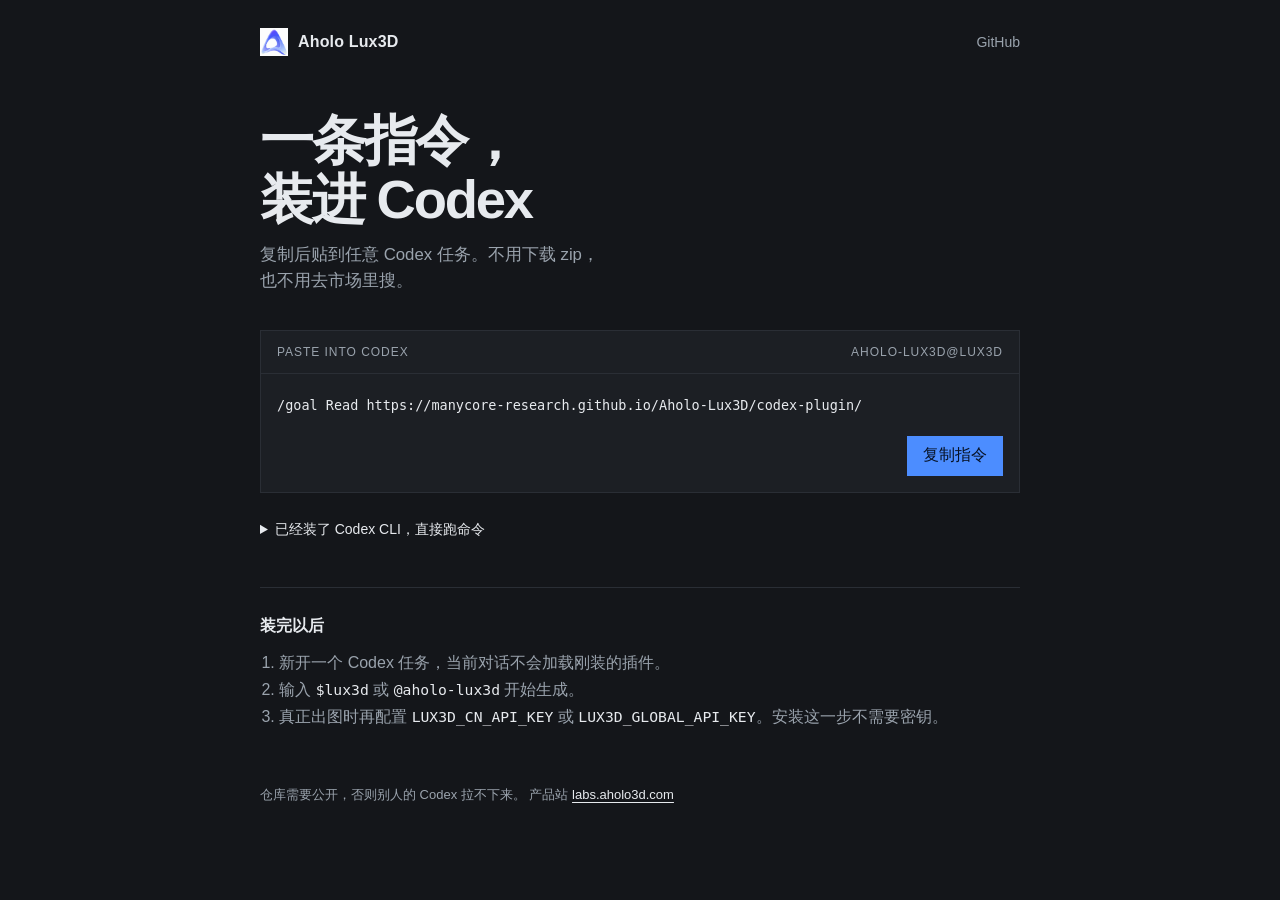
==== docs/index.html @ c7145b31 "Restructure the site so Codex reads /codex-plugin/ instead of a GitHub blob. Co-authored-by: Cursor " ====
<!doctype html>
<html lang="zh-CN">
<head>
  <meta charset="UTF-8">
  <meta name="viewport" content="width=device-width, initial-scale=1">
  <meta name="theme-color" content="#121418">
  <meta name="description" content="把 Aholo Lux3D 装进 Codex：复制一条指令即可，不用下载 zip。">
  <title>Aholo Lux3D · Codex 安装</title>
  <link rel="icon" href="assets/favicon.png">
  <link rel="stylesheet" href="https://fonts.bunny.net/css?family=bricolage-grotesque:600,700|ibm-plex-sans:400,500|ibm-plex-mono:400,500&display=swap">
  <style>
    :root {
      --bg: #14161a;
      --ink: #e7eaee;
      --muted: #9aa3ad;
      --line: #2a2e35;
      --panel: #1c1f24;
      --accent: #4c8dff;
      --accent-ink: #071225;
    }
    * { box-sizing: border-box; }
    html, body { margin: 0; }
    body {
      min-height: 100dvh;
      color: var(--ink);
      background: var(--bg);
      font-family: "IBM Plex Sans", "PingFang SC", "Noto Sans SC", sans-serif;
      -webkit-font-smoothing: antialiased;
    }
    a { color: inherit; }
    button { font: inherit; color: inherit; background: none; border: 0; cursor: pointer; }
    :focus-visible { outline: 2px solid var(--accent); outline-offset: 3px; }

    .page {
      width: min(calc(100% - 32px), 760px);
      margin: 0 auto;
      padding: 28px 0 64px;
    }
    header {
      display: flex;
      align-items: center;
      justify-content: space-between;
      gap: 16px;
      margin-bottom: 56px;
    }
    .brand {
      display: flex;
      align-items: center;
      gap: 10px;
      color: var(--ink);
      font-weight: 600;
      letter-spacing: 0.01em;
      text-decoration: none;
    }
    .brand img { height: 28px; width: auto; }
    .brand span { font-family: "Bricolage Grotesque", "IBM Plex Sans", sans-serif; }
    .gh {
      color: var(--muted);
      text-decoration: none;
      font-size: 14px;
    }
    .gh:hover { color: var(--ink); }

    h1 {
      margin: 0 0 12px;
      font-family: "Bricolage Grotesque", "IBM Plex Sans", sans-serif;
      font-size: clamp(2rem, 6vw, 3.4rem);
      font-weight: 700;
      letter-spacing: -0.04em;
      line-height: 1.08;
    }
    .lead {
      margin: 0 0 36px;
      max-width: 48ch;
      color: var(--muted);
      font-size: 1.05rem;
      line-height: 1.55;
      word-break: keep-all;
    }

    .ticket {
      border: 1px solid var(--line);
      background: var(--panel);
    }
    .ticket-top {
      display: flex;
      align-items: baseline;
      justify-content: space-between;
      gap: 12px;
      padding: 14px 16px;
      border-bottom: 1px solid var(--line);
      color: var(--muted);
      font-size: 12px;
      letter-spacing: 0.08em;
      text-transform: uppercase;
    }
    pre {
      margin: 0;
      padding: 20px 16px 8px;
      overflow: auto;
      color: var(--ink);
      font-family: "IBM Plex Mono", ui-monospace, monospace;
      font-size: 13.5px;
      line-height: 1.65;
      white-space: pre-wrap;
    }
    .ticket-actions {
      display: flex;
      justify-content: flex-end;
      padding: 12px 16px 16px;
    }
    .copy {
      min-height: 40px;
      padding: 0 16px;
      background: var(--accent);
      color: var(--accent-ink);
      font-weight: 500;
    }
    .copy:hover { filter: brightness(1.06); }
    .copy:active { transform: translateY(1px); }
    .copy.is-done { background: #d7e4ff; }

    .cli {
      margin-top: 28px;
      color: var(--muted);
      font-size: 14px;
    }
    .cli summary {
      cursor: pointer;
      color: var(--ink);
    }
    .cli pre {
      margin-top: 12px;
      padding: 16px;
      border: 1px solid var(--line);
      background: var(--panel);
    }
    .cli .ticket-actions { padding: 8px 0 0; justify-content: flex-start; }
    .copy-ghost {
      min-height: 36px;
      padding: 0 12px;
      border: 1px solid var(--line);
      color: var(--ink);
    }
    .copy-ghost:hover { border-color: var(--muted); }

    .after {
      margin-top: 48px;
      padding-top: 28px;
      border-top: 1px solid var(--line);
    }
    .after h2 {
      margin: 0 0 12px;
      font-size: 1rem;
      font-weight: 600;
    }
    .after ol {
      margin: 0;
      padding-left: 1.2em;
      color: var(--muted);
      line-height: 1.7;
    }
    .after code {
      font-family: "IBM Plex Mono", ui-monospace, monospace;
      font-size: 0.92em;
      color: var(--ink);
    }

    footer {
      margin-top: 56px;
      color: var(--muted);
      font-size: 13px;
    }
    footer a { color: var(--ink); text-underline-offset: 3px; }

    @media (prefers-reduced-motion: reduce) {
      .copy:active { transform: none; }
    }
  </style>
</head>
<body>
  <div class="page">
    <header>
      <a class="brand" href="https://labs.aholo3d.com">
        <img src="assets/logo-dark.png" alt="">
        <span>Aholo Lux3D</span>
      </a>
      <a class="gh" href="https://github.com/manycore-research/Aholo-Lux3D">GitHub</a>
    </header>

    <main>
      <h1>一条指令，<br>装进 Codex</h1>
      <p class="lead">复制后贴到任意 Codex 任务。不用下载 zip，也不用去市场里搜。</p>

      <section class="ticket" aria-label="Codex 安装指令">
        <div class="ticket-top">
          <span>Paste into Codex</span>
          <span>aholo-lux3d@lux3d</span>
        </div>
        <pre id="prompt">/goal Read https://manycore-research.github.io/Aholo-Lux3D/codex-plugin/</pre>
        <div class="ticket-actions">
          <button class="copy" type="button" data-copy="prompt">复制指令</button>
        </div>
      </section>

      <details class="cli">
        <summary>已经装了 Codex CLI，直接跑命令</summary>
        <pre id="cli">codex plugin marketplace add manycore-research/Aholo-Lux3D --ref master
codex plugin add aholo-lux3d@lux3d</pre>
        <div class="ticket-actions">
          <button class="copy-ghost" type="button" data-copy="cli">复制命令</button>
        </div>
      </details>

      <section class="after">
        <h2>装完以后</h2>
        <ol>
          <li>新开一个 Codex 任务，当前对话不会加载刚装的插件。</li>
          <li>输入 <code>$lux3d</code> 或 <code>@aholo-lux3d</code> 开始生成。</li>
          <li>真正出图时再配置 <code>LUX3D_CN_API_KEY</code> 或 <code>LUX3D_GLOBAL_API_KEY</code>。安装这一步不需要密钥。</li>
        </ol>
      </section>
    </main>

    <footer>
      仓库需要公开，否则别人的 Codex 拉不下来。
      产品站 <a href="https://labs.aholo3d.com">labs.aholo3d.com</a>
    </footer>
  </div>

  <script>
    const labels = { done: "已复制", prompt: "复制指令", cli: "复制命令" };

    document.querySelectorAll("[data-copy]").forEach((button) => {
      button.addEventListener("click", async () => {
        const source = document.getElementById(button.dataset.copy);
        const text = source ? source.textContent.trim() : "";
        try {
          await navigator.clipboard.writeText(text);
        } catch (error) {
          const range = document.createRange();
          range.selectNodeContents(source);
          const selection = window.getSelection();
          selection.removeAllRanges();
          selection.addRange(range);
          document.execCommand("copy");
          selection.removeAllRanges();
        }
        const original = button.textContent;
        button.textContent = labels.done;
        button.classList.add("is-done");
        window.setTimeout(() => {
          button.textContent = original;
          button.classList.remove("is-done");
        }, 1600);
      });
    });
  </script>
</body>
</html>
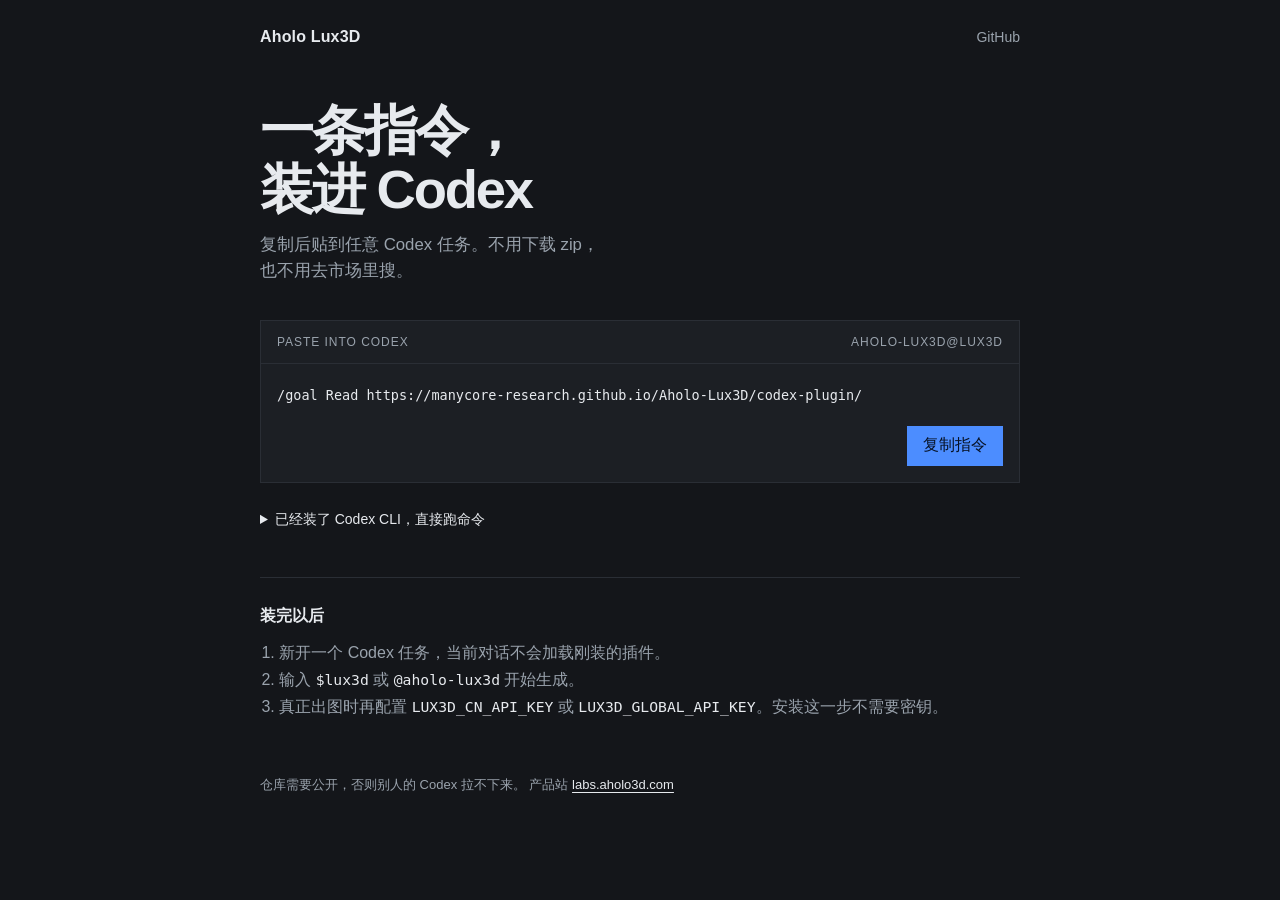
==== commit a48c5caa: "Drop landing-page logos for now and keep the install command as the page. Co-authored-by: Cursor <cu" ====
--- a/docs/index.html
+++ b/docs/index.html
@@ -6,7 +6,6 @@
   <meta name="theme-color" content="#121418">
   <meta name="description" content="把 Aholo Lux3D 装进 Codex：复制一条指令即可，不用下载 zip。">
   <title>Aholo Lux3D · Codex 安装</title>
-  <link rel="icon" href="assets/favicon.png">
   <link rel="stylesheet" href="https://fonts.bunny.net/css?family=bricolage-grotesque:600,700|ibm-plex-sans:400,500|ibm-plex-mono:400,500&display=swap">
   <style>
     :root {
@@ -52,7 +51,6 @@
       letter-spacing: 0.01em;
       text-decoration: none;
     }
-    .brand img { height: 28px; width: auto; }
     .brand span { font-family: "Bricolage Grotesque", "IBM Plex Sans", sans-serif; }
     .gh {
       color: var(--muted);
@@ -181,10 +179,7 @@
 <body>
   <div class="page">
     <header>
-      <a class="brand" href="https://labs.aholo3d.com">
-        <img src="assets/logo-dark.png" alt="">
-        <span>Aholo Lux3D</span>
-      </a>
+      <a class="brand" href="https://labs.aholo3d.com">Aholo Lux3D</a>
       <a class="gh" href="https://github.com/manycore-research/Aholo-Lux3D">GitHub</a>
     </header>
 
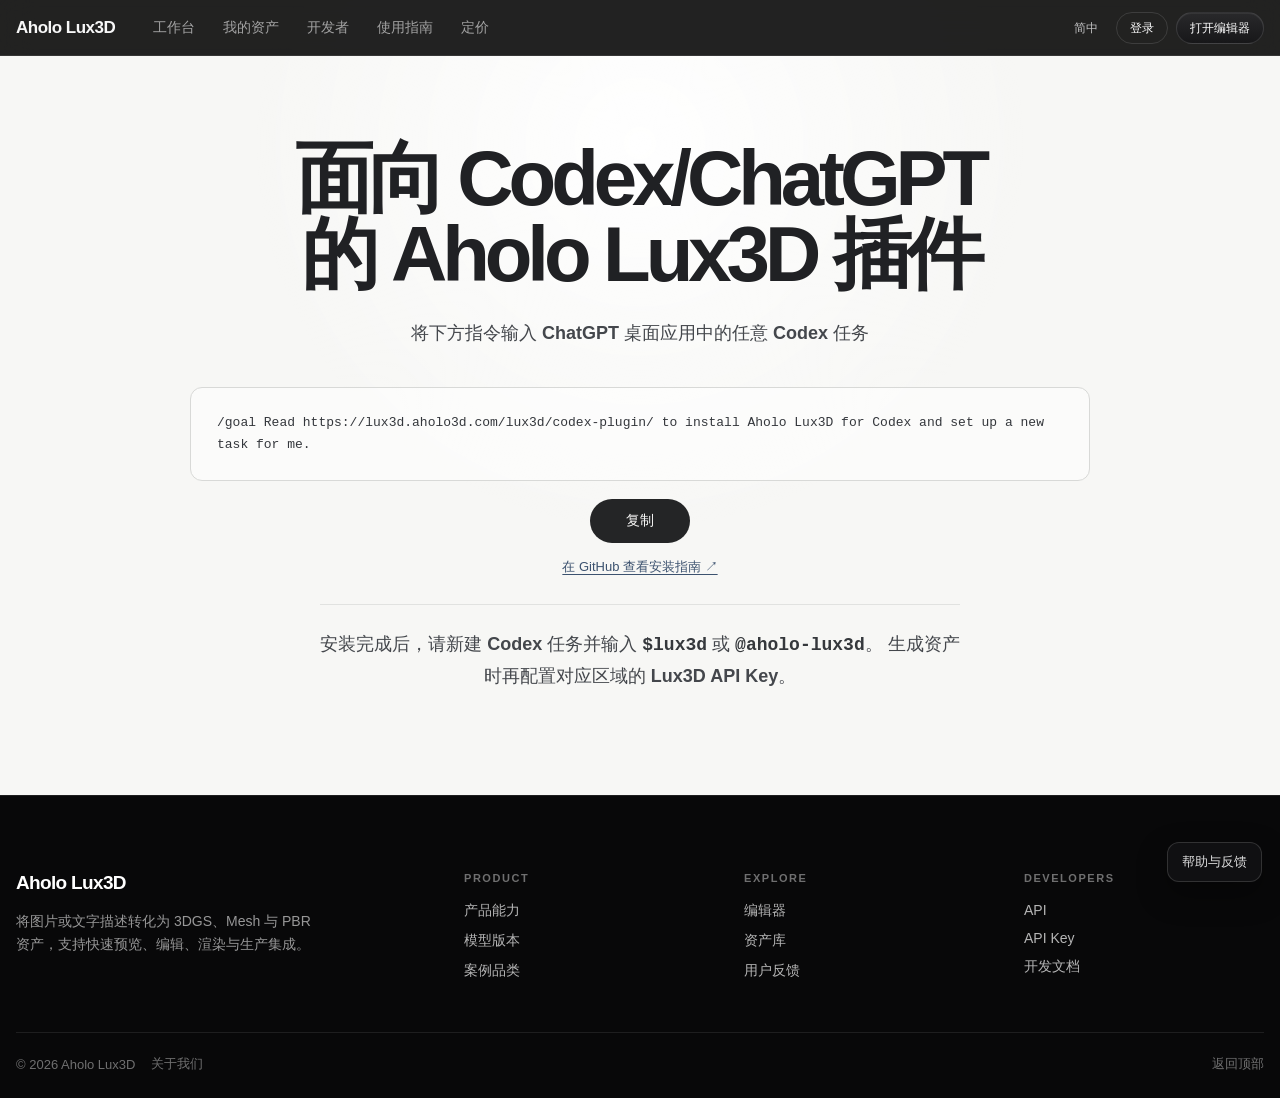
==== commit b1cf3861: "Build the Lux3D Codex install landing page Co-authored-by: Cursor <cursoragent@cursor.com>" ====
--- a/docs/index.html
+++ b/docs/index.html
@@ -3,253 +3,453 @@
 <head>
   <meta charset="UTF-8">
   <meta name="viewport" content="width=device-width, initial-scale=1">
-  <meta name="theme-color" content="#121418">
-  <meta name="description" content="把 Aholo Lux3D 装进 Codex：复制一条指令即可，不用下载 zip。">
-  <title>Aholo Lux3D · Codex 安装</title>
-  <link rel="stylesheet" href="https://fonts.bunny.net/css?family=bricolage-grotesque:600,700|ibm-plex-sans:400,500|ibm-plex-mono:400,500&display=swap">
+  <meta name="theme-color" content="#0a0a0b">
+  <meta name="description" content="将 Aholo Lux3D 插件安装到 Codex，无需下载文件。">
+  <title>Aholo Lux3D for Codex</title>
   <style>
     :root {
-      --bg: #14161a;
-      --ink: #e7eaee;
-      --muted: #9aa3ad;
-      --line: #2a2e35;
-      --panel: #1c1f24;
-      --accent: #4c8dff;
-      --accent-ink: #071225;
-    }
+      --header-height: 56px;
+      --shell: 1440px;
+      --dark: #0a0a0b;
+      --dark-raised: #121214;
+      --light: #f7f7f5;
+      --ink: #202124;
+      --muted: #686b70;
+      --dark-muted: rgba(255, 255, 255, 0.58);
+      --line: rgba(255, 255, 255, 0.09);
+      --light-line: #d8d9d7;
+      --radius-control: 10px;
+    }
+
     * { box-sizing: border-box; }
-    html, body { margin: 0; }
+    html { scroll-behavior: smooth; }
     body {
-      min-height: 100dvh;
+      margin: 0;
+      min-width: 320px;
+      color: #f5f6f7;
+      background: var(--dark);
+      font-family: "Avenir Next", "Helvetica Neue", "PingFang SC", "Noto Sans SC", sans-serif;
+      -webkit-font-smoothing: antialiased;
+    }
+    body.menu-open { overflow: hidden; }
+    button, a { font: inherit; }
+    button { border: 0; cursor: pointer; }
+    a { color: inherit; text-decoration: none; }
+    :focus-visible { outline: 2px solid #8cbaff; outline-offset: 3px; }
+
+    .shell {
+      width: min(calc(100% - 32px), var(--shell));
+      margin-inline: auto;
+    }
+
+    /* Keep this navigation aligned with the Lux3D product pages. */
+    .site-header {
+      position: fixed;
+      inset: 0 0 auto;
+      z-index: 20;
+      height: var(--header-height);
+      border-bottom: 1px solid var(--line);
+      background: rgba(10, 10, 11, 0.9);
+      backdrop-filter: blur(16px);
+      -webkit-backdrop-filter: blur(16px);
+    }
+    .nav {
+      display: flex;
+      height: var(--header-height);
+      align-items: center;
+      justify-content: space-between;
+      gap: 18px;
+    }
+    .nav-left,
+    .nav-actions,
+    .nav-links {
+      display: flex;
+      align-items: center;
+    }
+    .nav-left { min-width: 0; gap: 26px; }
+    .wordmark {
+      flex: 0 0 auto;
+      color: #f7f7f7;
+      font-size: 17px;
+      font-weight: 650;
+      letter-spacing: -0.03em;
+    }
+    .nav-links { gap: 4px; }
+    .nav-link {
+      padding: 8px 12px;
+      border-radius: var(--radius-control);
+      color: var(--dark-muted);
+      font-size: 14px;
+      font-weight: 500;
+      transition: color 160ms ease, background 160ms ease;
+    }
+    .nav-link:hover {
+      color: rgba(255, 255, 255, 0.88);
+      background: rgba(255, 255, 255, 0.05);
+    }
+    .nav-actions { gap: 8px; }
+    .language {
+      padding: 7px 10px;
+      color: rgba(255, 255, 255, 0.72);
+      background: transparent;
+      font-size: 12px;
+    }
+    .header-ghost,
+    .header-launch {
+      display: inline-flex;
+      height: 32px;
+      align-items: center;
+      justify-content: center;
+      padding: 0 13px;
+      border: 1px solid rgba(255, 255, 255, 0.12);
+      border-radius: 999px;
+      color: #fff;
+      font-size: 12px;
+      font-weight: 500;
+      white-space: nowrap;
+    }
+    .header-ghost:hover { background: rgba(255, 255, 255, 0.05); }
+    .header-launch {
+      background: linear-gradient(180deg, #29292b, #171719);
+      box-shadow: inset 0 1px 0 rgba(255, 255, 255, 0.06);
+    }
+    .mobile-toggle {
+      display: none;
+      width: 36px;
+      height: 32px;
+      padding: 0;
+      border: 1px solid var(--line);
+      border-radius: 8px;
+      color: #fff;
+      background: transparent;
+      font-size: 18px;
+    }
+    .mobile-panel {
+      display: none;
+      padding: 12px 0 18px;
+      border-top: 1px solid var(--line);
+      background: var(--dark);
+    }
+    .mobile-panel.open { display: grid; }
+    .mobile-panel a {
+      padding: 11px 0;
+      color: rgba(255, 255, 255, 0.72);
+      font-size: 14px;
+    }
+
+    .install-main {
+      min-height: 720px;
+      padding: calc(var(--header-height) + 84px) 0 104px;
       color: var(--ink);
-      background: var(--bg);
-      font-family: "IBM Plex Sans", "PingFang SC", "Noto Sans SC", sans-serif;
-      -webkit-font-smoothing: antialiased;
-    }
-    a { color: inherit; }
-    button { font: inherit; color: inherit; background: none; border: 0; cursor: pointer; }
-    :focus-visible { outline: 2px solid var(--accent); outline-offset: 3px; }
-
-    .page {
-      width: min(calc(100% - 32px), 760px);
+      background:
+        radial-gradient(circle at 50% 18%, rgba(255, 255, 255, 0.98), transparent 42%),
+        var(--light);
+    }
+    .install-content {
+      width: min(calc(100% - 40px), 900px);
       margin: 0 auto;
-      padding: 28px 0 64px;
-    }
-    header {
+      text-align: center;
+    }
+    .install-content h1 {
+      max-width: 820px;
+      margin: 0 auto;
+      font-size: clamp(44px, 6.4vw, 78px);
+      font-weight: 650;
+      line-height: 0.98;
+      letter-spacing: -0.065em;
+      text-wrap: balance;
+    }
+    .install-content > p {
+      margin: 28px auto 0;
+      color: #44474c;
+      font-size: clamp(15px, 1.6vw, 18px);
+      font-weight: 550;
+    }
+    .prompt-box {
+      margin-top: 42px;
+      padding: 24px 26px;
+      border: 1px solid var(--light-line);
+      border-radius: 12px;
+      background: rgba(255, 255, 255, 0.46);
+      text-align: left;
+    }
+    .prompt-box code {
+      display: block;
+      overflow-wrap: anywhere;
+      color: #34373c;
+      font-family: "SFMono-Regular", Consolas, "Liberation Mono", monospace;
+      font-size: 13px;
+      line-height: 1.7;
+    }
+    .copy-button {
+      min-width: 100px;
+      height: 44px;
+      margin-top: 18px;
+      padding: 0 22px;
+      border-radius: 999px;
+      color: #f8f8f7;
+      background: #242526;
+      font-size: 14px;
+      font-weight: 550;
+      transition: transform 160ms ease, background 160ms ease;
+    }
+    .copy-button:hover { background: #111213; }
+    .copy-button:active { transform: translateY(1px); }
+    .copy-button.copied { background: #174ea6; }
+    .guide-link {
+      display: block;
+      width: fit-content;
+      margin: 15px auto 0;
+      color: #3c526f;
+      font-size: 13px;
+      text-decoration: underline;
+      text-underline-offset: 3px;
+    }
+    .install-note {
+      max-width: 640px;
+      margin: 50px auto 0;
+      padding-top: 24px;
+      border-top: 1px solid #e1e2e0;
+      color: var(--muted);
+      font-size: 13px;
+      line-height: 1.7;
+    }
+    .install-note code {
+      color: #35383c;
+      font-family: "SFMono-Regular", Consolas, monospace;
+    }
+
+    .site-footer {
+      padding: 76px 0 26px;
+      border-top: 1px solid var(--line);
+      background: #080809;
+    }
+    .footer-grid {
+      display: grid;
+      grid-template-columns: 1.7fr repeat(3, 1fr);
+      gap: 40px;
+      padding-bottom: 52px;
+    }
+    .footer-wordmark {
+      display: inline-block;
+      color: #fff;
+      font-size: 19px;
+      font-weight: 650;
+      letter-spacing: -0.035em;
+    }
+    .footer-brand p {
+      max-width: 38ch;
+      margin: 16px 0 0;
+      color: var(--dark-muted);
+      font-size: 14px;
+      line-height: 1.65;
+    }
+    .footer-column h2 {
+      margin: 0 0 18px;
+      color: rgba(255, 255, 255, 0.42);
+      font-size: 11px;
+      font-weight: 650;
+      letter-spacing: 0.14em;
+    }
+    .footer-column a {
+      display: block;
+      width: fit-content;
+      margin-top: 12px;
+      color: rgba(255, 255, 255, 0.7);
+      font-size: 14px;
+    }
+    .footer-column a:hover { color: #fff; }
+    .footer-bottom {
       display: flex;
       align-items: center;
       justify-content: space-between;
       gap: 16px;
-      margin-bottom: 56px;
-    }
-    .brand {
+      padding-top: 22px;
+      border-top: 1px solid var(--line);
+      color: rgba(255, 255, 255, 0.42);
+      font-size: 13px;
+    }
+    .footer-legal {
       display: flex;
       align-items: center;
-      gap: 10px;
-      color: var(--ink);
-      font-weight: 600;
-      letter-spacing: 0.01em;
-      text-decoration: none;
-    }
-    .brand span { font-family: "Bricolage Grotesque", "IBM Plex Sans", sans-serif; }
-    .gh {
-      color: var(--muted);
-      text-decoration: none;
-      font-size: 14px;
-    }
-    .gh:hover { color: var(--ink); }
-
-    h1 {
-      margin: 0 0 12px;
-      font-family: "Bricolage Grotesque", "IBM Plex Sans", sans-serif;
-      font-size: clamp(2rem, 6vw, 3.4rem);
-      font-weight: 700;
-      letter-spacing: -0.04em;
-      line-height: 1.08;
-    }
-    .lead {
-      margin: 0 0 36px;
-      max-width: 48ch;
-      color: var(--muted);
-      font-size: 1.05rem;
-      line-height: 1.55;
-      word-break: keep-all;
-    }
-
-    .ticket {
-      border: 1px solid var(--line);
-      background: var(--panel);
-    }
-    .ticket-top {
-      display: flex;
-      align-items: baseline;
-      justify-content: space-between;
-      gap: 12px;
-      padding: 14px 16px;
-      border-bottom: 1px solid var(--line);
-      color: var(--muted);
-      font-size: 12px;
-      letter-spacing: 0.08em;
-      text-transform: uppercase;
-    }
-    pre {
-      margin: 0;
-      padding: 20px 16px 8px;
-      overflow: auto;
-      color: var(--ink);
-      font-family: "IBM Plex Mono", ui-monospace, monospace;
-      font-size: 13.5px;
-      line-height: 1.65;
-      white-space: pre-wrap;
-    }
-    .ticket-actions {
-      display: flex;
-      justify-content: flex-end;
-      padding: 12px 16px 16px;
-    }
-    .copy {
+      gap: 16px;
+      flex-wrap: wrap;
+    }
+    .help-fab {
+      position: fixed;
+      right: 18px;
+      bottom: 18px;
+      z-index: 15;
+      display: inline-flex;
       min-height: 40px;
-      padding: 0 16px;
-      background: var(--accent);
-      color: var(--accent-ink);
-      font-weight: 500;
-    }
-    .copy:hover { filter: brightness(1.06); }
-    .copy:active { transform: translateY(1px); }
-    .copy.is-done { background: #d7e4ff; }
-
-    .cli {
-      margin-top: 28px;
-      color: var(--muted);
-      font-size: 14px;
-    }
-    .cli summary {
-      cursor: pointer;
-      color: var(--ink);
-    }
-    .cli pre {
-      margin-top: 12px;
-      padding: 16px;
-      border: 1px solid var(--line);
-      background: var(--panel);
-    }
-    .cli .ticket-actions { padding: 8px 0 0; justify-content: flex-start; }
-    .copy-ghost {
-      min-height: 36px;
-      padding: 0 12px;
-      border: 1px solid var(--line);
-      color: var(--ink);
-    }
-    .copy-ghost:hover { border-color: var(--muted); }
-
-    .after {
-      margin-top: 48px;
-      padding-top: 28px;
-      border-top: 1px solid var(--line);
-    }
-    .after h2 {
-      margin: 0 0 12px;
-      font-size: 1rem;
-      font-weight: 600;
-    }
-    .after ol {
-      margin: 0;
-      padding-left: 1.2em;
-      color: var(--muted);
-      line-height: 1.7;
-    }
-    .after code {
-      font-family: "IBM Plex Mono", ui-monospace, monospace;
-      font-size: 0.92em;
-      color: var(--ink);
-    }
-
-    footer {
-      margin-top: 56px;
-      color: var(--muted);
+      align-items: center;
+      padding: 0 14px;
+      border: 1px solid rgba(255, 255, 255, 0.14);
+      border-radius: 12px;
+      color: rgba(255, 255, 255, 0.85);
+      background: rgba(18, 18, 20, 0.92);
       font-size: 13px;
-    }
-    footer a { color: var(--ink); text-underline-offset: 3px; }
-
+      backdrop-filter: blur(12px);
+      -webkit-backdrop-filter: blur(12px);
+      box-shadow: 0 12px 30px rgba(0, 0, 0, 0.35);
+    }
+
+    @media (max-width: 899px) {
+      .nav-links,
+      .language,
+      .header-ghost { display: none; }
+      .mobile-toggle { display: inline-flex; align-items: center; justify-content: center; }
+      .footer-grid { grid-template-columns: 1fr 1fr; }
+      .footer-brand { grid-column: 1 / -1; }
+    }
+    @media (max-width: 640px) {
+      .shell { width: min(calc(100% - 28px), var(--shell)); }
+      .header-launch { display: none; }
+      .install-main {
+        min-height: 650px;
+        padding: calc(var(--header-height) + 70px) 0 80px;
+      }
+      .install-content { width: min(calc(100% - 28px), 900px); }
+      .install-content h1 { font-size: clamp(40px, 12vw, 56px); }
+      .prompt-box { margin-top: 34px; padding: 19px; }
+      .footer-grid { grid-template-columns: 1fr 1fr; gap: 34px 24px; }
+      .footer-column:first-of-type { grid-column: 1 / -1; }
+      .footer-bottom { align-items: flex-start; flex-direction: column; }
+      .help-fab { display: none; }
+    }
     @media (prefers-reduced-motion: reduce) {
-      .copy:active { transform: none; }
+      html { scroll-behavior: auto; }
+      .copy-button { transition: none; }
     }
   </style>
 </head>
 <body>
-  <div class="page">
-    <header>
-      <a class="brand" href="https://labs.aholo3d.com">Aholo Lux3D</a>
-      <a class="gh" href="https://github.com/manycore-research/Aholo-Lux3D">GitHub</a>
-    </header>
-
-    <main>
-      <h1>一条指令，<br>装进 Codex</h1>
-      <p class="lead">复制后贴到任意 Codex 任务。不用下载 zip，也不用去市场里搜。</p>
-
-      <section class="ticket" aria-label="Codex 安装指令">
-        <div class="ticket-top">
-          <span>Paste into Codex</span>
-          <span>aholo-lux3d@lux3d</span>
-        </div>
-        <pre id="prompt">/goal Read https://manycore-research.github.io/Aholo-Lux3D/codex-plugin/</pre>
-        <div class="ticket-actions">
-          <button class="copy" type="button" data-copy="prompt">复制指令</button>
-        </div>
-      </section>
-
-      <details class="cli">
-        <summary>已经装了 Codex CLI，直接跑命令</summary>
-        <pre id="cli">codex plugin marketplace add manycore-research/Aholo-Lux3D --ref master
-codex plugin add aholo-lux3d@lux3d</pre>
-        <div class="ticket-actions">
-          <button class="copy-ghost" type="button" data-copy="cli">复制命令</button>
-        </div>
-      </details>
-
-      <section class="after">
-        <h2>装完以后</h2>
-        <ol>
-          <li>新开一个 Codex 任务，当前对话不会加载刚装的插件。</li>
-          <li>输入 <code>$lux3d</code> 或 <code>@aholo-lux3d</code> 开始生成。</li>
-          <li>真正出图时再配置 <code>LUX3D_CN_API_KEY</code> 或 <code>LUX3D_GLOBAL_API_KEY</code>。安装这一步不需要密钥。</li>
-        </ol>
-      </section>
-    </main>
-
-    <footer>
-      仓库需要公开，否则别人的 Codex 拉不下来。
-      产品站 <a href="https://labs.aholo3d.com">labs.aholo3d.com</a>
-    </footer>
-  </div>
+  <header class="site-header">
+    <nav class="nav shell" aria-label="主导航">
+      <div class="nav-left">
+        <a class="wordmark" href="https://lux3d.aholo3d.com/lux3d/home">Aholo Lux3D</a>
+        <div class="nav-links">
+          <a class="nav-link" href="https://lux3d.aholo3d.com/lux3d/editor">工作台</a>
+          <a class="nav-link" href="https://lux3d.aholo3d.com/lux3d/editor?view=assets">我的资产</a>
+          <a class="nav-link" href="https://lux3d.aholo3d.com/lux3d/home?view=api">开发者</a>
+          <a class="nav-link" href="https://lux3d.aholo3d.com/lux3d/doc">使用指南</a>
+          <a class="nav-link" href="https://lux3d.aholo3d.com/lux3d/home?view=pricing">定价</a>
+        </div>
+      </div>
+      <div class="nav-actions">
+        <button class="language" type="button" aria-label="当前语言：简体中文">简中</button>
+        <a class="header-ghost" href="https://www.aholo3d.com/signin">登录</a>
+        <a class="header-launch" href="https://lux3d.aholo3d.com/lux3d/editor">打开编辑器</a>
+        <button class="mobile-toggle" type="button" aria-label="打开菜单" aria-expanded="false">≡</button>
+      </div>
+    </nav>
+    <div class="mobile-panel shell" aria-hidden="true">
+      <a href="https://lux3d.aholo3d.com/lux3d/editor">工作台</a>
+      <a href="https://lux3d.aholo3d.com/lux3d/editor?view=assets">我的资产</a>
+      <a href="https://lux3d.aholo3d.com/lux3d/home?view=api">开发者</a>
+      <a href="https://lux3d.aholo3d.com/lux3d/doc">使用指南</a>
+      <a href="https://lux3d.aholo3d.com/lux3d/home?view=pricing">定价</a>
+      <a href="https://lux3d.aholo3d.com/lux3d/editor">打开编辑器</a>
+    </div>
+  </header>
+
+  <main id="top">
+    <section class="install-main" aria-labelledby="install-title">
+      <div class="install-content">
+        <h1 id="install-title">面向 Codex/ChatGPT<br>的 Aholo Lux3D 插件</h1>
+        <p>将下方指令输入 ChatGPT 桌面应用中的任意 Codex 任务</p>
+
+        <div class="prompt-box">
+          <code id="install-command">/goal Read https://lux3d.aholo3d.com/lux3d/codex-plugin/ to install Aholo Lux3D for Codex and set up a new task for me.</code>
+        </div>
+        <button class="copy-button" type="button" data-copy-command>复制</button>
+        <a class="guide-link" href="https://github.com/manycore-research/Aholo-Lux3D">在 GitHub 查看安装指南 ↗</a>
+
+        <p class="install-note">
+          安装完成后，请新建 Codex 任务并输入 <code>$lux3d</code> 或 <code>@aholo-lux3d</code>。
+          生成资产时再配置对应区域的 Lux3D API Key。
+        </p>
+      </div>
+    </section>
+  </main>
+
+  <footer class="site-footer">
+    <div class="shell">
+      <div class="footer-grid">
+        <div class="footer-brand">
+          <a class="footer-wordmark" href="https://lux3d.aholo3d.com/lux3d/home">Aholo Lux3D</a>
+          <p>将图片或文字描述转化为 3DGS、Mesh 与 PBR 资产，支持快速预览、编辑、渲染与生产集成。</p>
+        </div>
+        <div class="footer-column">
+          <h2>PRODUCT</h2>
+          <a href="https://lux3d.aholo3d.com/lux3d/home">产品能力</a>
+          <a href="https://lux3d.aholo3d.com/lux3d/home">模型版本</a>
+          <a href="https://lux3d.aholo3d.com/lux3d/home">案例品类</a>
+        </div>
+        <div class="footer-column">
+          <h2>EXPLORE</h2>
+          <a href="https://lux3d.aholo3d.com/lux3d/editor">编辑器</a>
+          <a href="https://lux3d.aholo3d.com/lux3d/editor?view=assets">资产库</a>
+          <a href="https://lux3d.aholo3d.com/lux3d/home#voices">用户反馈</a>
+        </div>
+        <div class="footer-column">
+          <h2>DEVELOPERS</h2>
+          <a href="https://lux3d.aholo3d.com/lux3d/home?view=api">API</a>
+          <a href="https://labs.aholo3d.com/api-keys">API Key</a>
+          <a href="https://lux3d.aholo3d.com/lux3d/doc">开发文档</a>
+        </div>
+      </div>
+      <div class="footer-bottom">
+        <div class="footer-legal">
+          <span>© 2026 Aholo Lux3D</span>
+          <a href="https://lux3d.aholo3d.com/lux3d/home?view=about">关于我们</a>
+        </div>
+        <a href="#top">返回顶部</a>
+      </div>
+    </div>
+  </footer>
+
+  <a class="help-fab" href="https://lux3d.aholo3d.com/lux3d/home#voices">帮助与反馈</a>
 
   <script>
-    const labels = { done: "已复制", prompt: "复制指令", cli: "复制命令" };
-
-    document.querySelectorAll("[data-copy]").forEach((button) => {
-      button.addEventListener("click", async () => {
-        const source = document.getElementById(button.dataset.copy);
-        const text = source ? source.textContent.trim() : "";
-        try {
-          await navigator.clipboard.writeText(text);
-        } catch (error) {
-          const range = document.createRange();
-          range.selectNodeContents(source);
-          const selection = window.getSelection();
-          selection.removeAllRanges();
-          selection.addRange(range);
-          document.execCommand("copy");
-          selection.removeAllRanges();
-        }
-        const original = button.textContent;
-        button.textContent = labels.done;
-        button.classList.add("is-done");
-        window.setTimeout(() => {
-          button.textContent = original;
-          button.classList.remove("is-done");
-        }, 1600);
-      });
-    });
+    const copyButton = document.querySelector("[data-copy-command]");
+    const command = document.getElementById("install-command").textContent.trim();
+    const mobileToggle = document.querySelector(".mobile-toggle");
+    const mobilePanel = document.querySelector(".mobile-panel");
+
+    async function copyInstallCommand() {
+      try {
+        await navigator.clipboard.writeText(command);
+      } catch {
+        const textArea = document.createElement("textarea");
+        textArea.value = command;
+        textArea.setAttribute("readonly", "");
+        textArea.style.position = "fixed";
+        textArea.style.opacity = "0";
+        document.body.appendChild(textArea);
+        textArea.select();
+        document.execCommand("copy");
+        textArea.remove();
+      }
+
+      copyButton.textContent = "已复制";
+      copyButton.classList.add("copied");
+      window.setTimeout(() => {
+        copyButton.textContent = "复制";
+        copyButton.classList.remove("copied");
+      }, 1600);
+    }
+
+    function toggleMobileMenu() {
+      const isOpen = mobileToggle.getAttribute("aria-expanded") === "true";
+      mobileToggle.setAttribute("aria-expanded", String(!isOpen));
+      mobilePanel.setAttribute("aria-hidden", String(isOpen));
+      mobilePanel.classList.toggle("open", !isOpen);
+      document.body.classList.toggle("menu-open", !isOpen);
+    }
+
+    copyButton.addEventListener("click", copyInstallCommand);
+    mobileToggle.addEventListener("click", toggleMobileMenu);
   </script>
 </body>
 </html>
